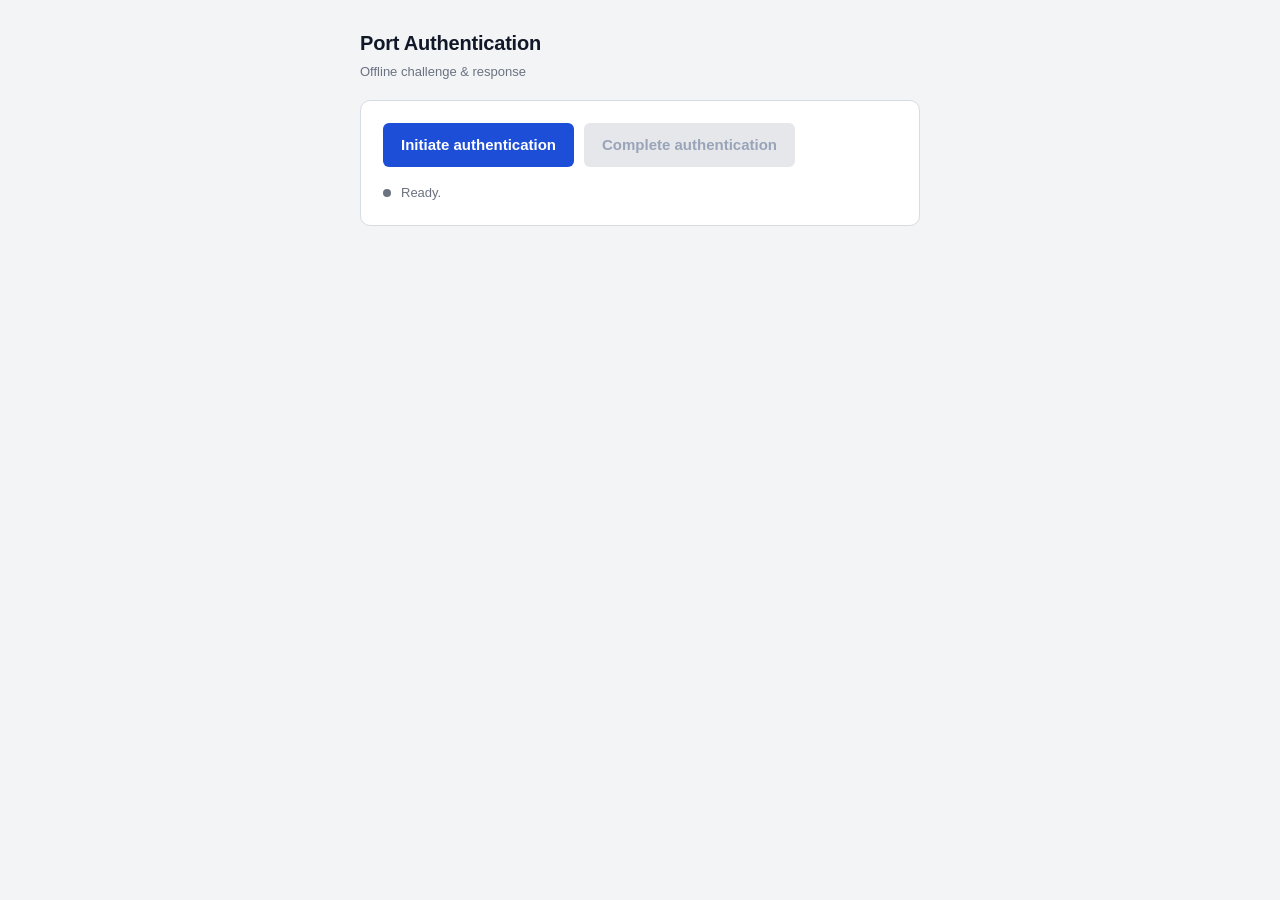
==== Port/static/index.html @ 2472d132 "Preliminary code" ====
<!DOCTYPE html>
<html lang="en">
<head>
    <meta charset="UTF-8">
    <meta name="viewport" content="width=device-width, initial-scale=1.0">
    <title>Port &mdash; Authentication</title>
    <link rel="icon" href="data:image/svg+xml,%3Csvg xmlns='http://www.w3.org/2000/svg' viewBox='0 0 9 9'%3E%3Crect width='9' height='9' fill='%230b1b3a'/%3E%3Cg fill='%23fff'%3E%3Cpath d='M1 1h3v3H1z M5 1h3v3H5z M1 5h3v3H1z'/%3E%3C/g%3E%3Cg fill='%230b1b3a'%3E%3Cpath d='M2 2h1v1H2z M6 2h1v1H6z M2 6h1v1H2z'/%3E%3C/g%3E%3Crect x='5' y='5' width='1' height='1' fill='%23fff'/%3E%3Crect x='7' y='7' width='1' height='1' fill='%23fff'/%3E%3C/svg%3E">
    <link rel="stylesheet" href="css/style.css">
</head>
<body>

    <header class="app-header">
        <h1>Port Authentication</h1>
        <p class="subtitle">Offline challenge &amp; response</p>
    </header>

    <main>
        <!-- The two buttons. Complete starts disabled. -->
        <section class="card">
            <div class="actions">
                <button type="button" id="initiate">Initiate authentication</button>
                <button type="button" id="complete" disabled>Complete authentication</button>
            </div>
            <p id="status" class="status">Ready.</p>
        </section>

        <!-- Step 1 output: the challenge, shown only as a QR code. -->
        <section id="challenge-panel" class="card" hidden>
            <h2>Challenge</h2>
            <div id="challenge-qr" class="qr-box"></div>
            <p class="hint">Have the ship scan this code.</p>
        </section>

        <!-- Step 2: the camera scanner. -->
        <section id="scanner-panel" class="card" hidden>
            <h2>Scan the response</h2>
            <div class="video-box">
                <video id="scanner-video" playsinline muted></video>
            </div>
            <button type="button" id="cancel-scan" class="ghost">Stop scan / Change camera</button>
        </section>

        <!-- Final verdict. -->
        <section id="result-panel" class="card" hidden>
            <p id="result" class="result"></p>
            <pre id="result-detail" class="detail" hidden></pre>
        </section>
    </main>

    <!-- Vendored from github.com/hamzaharoon1314/qr-toolkit -->
    <script src="js/qrcode.js"></script>
    <script src="js/qrcode_UTF8.js"></script>
    <script src="js/jsQR.js"></script>
    <script type="module" src="js/app.js"></script>
</body>
</html>
---- Port/static/css/style.css ----
/* Port authentication page */

:root {
    --ink: #111827;
    --muted: #6b7280;
    --line: #d7dbe2;
    --accent: #1d4ed8;
    --ok: #067647;
    --error: #b42318;
    --pending: #b54708;
    --bg: #f3f4f6;
}

* { box-sizing: border-box; }

body {
    margin: 0;
    padding: 0 16px 48px;
    background: var(--bg);
    color: var(--ink);
    font: 15px/1.5 -apple-system, BlinkMacSystemFont, "Segoe UI", Roboto, Helvetica, Arial, sans-serif;
}

.app-header {
    max-width: 560px;
    margin: 0 auto;
    padding: 28px 0 18px;
}

.app-header h1 { margin: 0; font-size: 20px; letter-spacing: -0.01em; }
.subtitle { margin: 4px 0 0; color: var(--muted); font-size: 13px; }

.card {
    max-width: 560px;
    margin: 0 auto 20px;
    padding: 22px;
    background: #fff;
    border: 1px solid var(--line);
    border-radius: 10px;
}

.card h2 {
    margin: 0 0 16px;
    font-size: 13px;
    font-weight: 600;
    text-transform: uppercase;
    letter-spacing: 0.06em;
    color: var(--muted);
}

/* --- Buttons ------------------------------------------------------- */

.actions {
    display: flex;
    flex-wrap: wrap;
    gap: 10px;
}

button {
    padding: 11px 18px;
    font: inherit;
    font-weight: 600;
    color: #fff;
    background: var(--accent);
    border: 0;
    border-radius: 6px;
    cursor: pointer;
}

button:hover:not(:disabled) { background: #1740ad; }

button:disabled {
    background: #e5e7eb;
    color: #9aa4b8;
    cursor: not-allowed;
}

button.ghost {
    margin-top: 14px;
    color: var(--accent);
    background: #fff;
    border: 1px solid var(--line);
}

button.ghost:hover { background: #eef2ff; }

/* --- Status line --------------------------------------------------- */

.status {
    margin: 16px 0 0;
    padding-left: 18px;
    position: relative;
    font-size: 13px;
    color: var(--muted);
}

.status::before {
    content: "";
    position: absolute;
    left: 0;
    top: 6px;
    width: 8px;
    height: 8px;
    border-radius: 50%;
    background: currentColor;
}

.status-ok { color: var(--ok); }
.status-error { color: var(--error); font-weight: 600; }
.status-pending { color: var(--pending); }

.hint { margin: 14px 0 0; color: var(--muted); font-size: 12px; }

/* --- Challenge QR -------------------------------------------------- */

.qr-box {
    display: flex;
    align-items: center;
    justify-content: center;
    min-height: 220px;
    padding: 12px;
    background: #fff;
    border: 1px solid var(--line);
    border-radius: 8px;
}

.qr-box img {
    display: block;
    width: 240px;
    max-width: 100%;
    height: auto;
    image-rendering: pixelated;
}

/* --- Camera -------------------------------------------------------- */

.video-box {
    position: relative;
    overflow: hidden;
    background: #000;
    border-radius: 8px;
    aspect-ratio: 4 / 3;
}

#scanner-video {
    display: block;
    width: 100%;
    height: 100%;
    object-fit: cover;
}

/* --- Result -------------------------------------------------------- */

.result { margin: 0; font-size: 17px; font-weight: 700; }
.result-ok { color: var(--ok); }
.result-error { color: var(--error); }

.detail {
    margin: 14px 0 0;
    padding: 10px;
    overflow-x: auto;
    font-family: ui-monospace, SFMono-Regular, Menlo, Consolas, monospace;
    font-size: 11px;
    color: #374151;
    background: #f9fafb;
    border: 1px solid var(--line);
    border-radius: 6px;
}
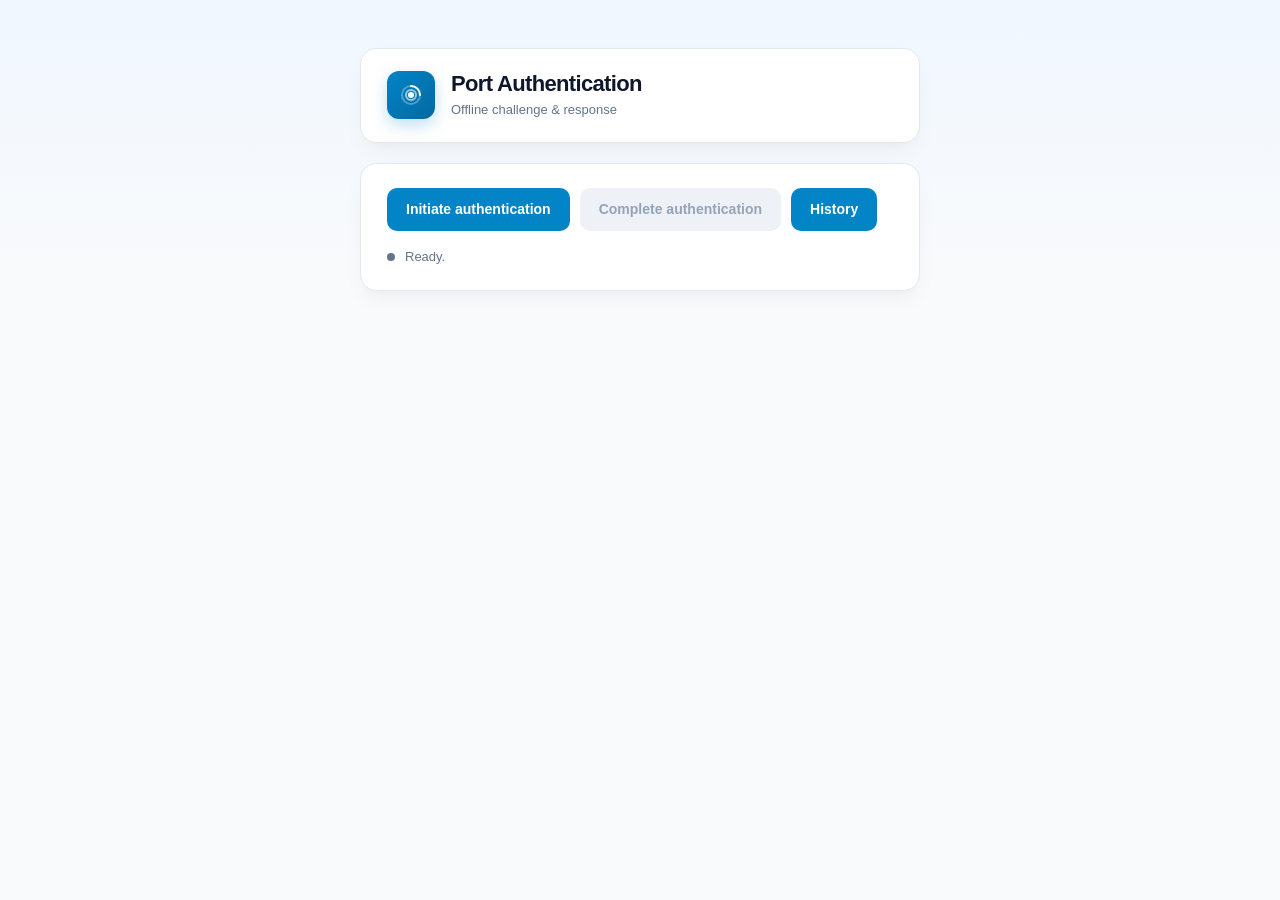
==== commit f0168a63: "UI update" ====
--- a/Port/static/index.html
+++ b/Port/static/index.html
@@ -20,6 +20,7 @@
             <div class="actions">
                 <button type="button" id="initiate">Initiate authentication</button>
                 <button type="button" id="complete" disabled>Complete authentication</button>
+                <button type="button" id="db" onclick="window.location.href='db.html'">History</button>
             </div>
             <p id="status" class="status">Ready.</p>
         </section>
--- a/Port/static/css/style.css
+++ b/Port/static/css/style.css
@@ -1,52 +1,248 @@
-/* Port authentication page */
+/* ShipOfflineAuth - shared stylesheet
+   One file, identical copies in Authority/, Port/ and Ship/ static/css/.
+   Covers the form pages (register, index, license, auth) and the
+   FleetWatch database pages (db.html). */
 
 :root {
-    --ink: #111827;
-    --muted: #6b7280;
-    --line: #d7dbe2;
-    --accent: #1d4ed8;
-    --ok: #067647;
+    --primary: #0284c7;
+    --primary-hover: #0369a1;
+    --primary-soft: #f0f9ff;
+    --primary-border: #bae6fd;
+
+    --bg: #f8fafc;
+    --card-bg: #ffffff;
+    --card-border: #e2e8f0;
+    --input-border: #cbd5e1;
+    --row-hover: #f8fafc;
+
+    --text-main: #0f172a;
+    --text-muted: #64748b;
+    --text-light: #94a3b8;
+
+    --ok: #047857;
     --error: #b42318;
     --pending: #b54708;
-    --bg: #f3f4f6;
+
+    --radius-lg: 16px;
+    --radius-md: 10px;
+    --radius-sm: 6px;
+
+    --shadow-sm: 0 1px 3px rgba(0, 0, 0, 0.04);
+    --shadow-md: 0 10px 25px -5px rgba(15, 23, 42, 0.05), 0 8px 10px -6px rgba(15, 23, 42, 0.02);
+    --focus-ring: 0 0 0 3px rgba(2, 132, 199, 0.16);
+
+    --font-sans: -apple-system, BlinkMacSystemFont, "Segoe UI", Roboto, Helvetica, Arial, sans-serif;
+    --font-mono: ui-monospace, SFMono-Regular, Menlo, Monaco, Consolas, monospace;
+
+    --form-width: 560px;
+    --wide-width: 900px;
 }
 
 * { box-sizing: border-box; }
 
+/* The `hidden` attribute drives every show/hide in the app; never let a
+   display rule below override it. */
+[hidden] { display: none !important; }
+
+html, body { margin: 0; }
+
 body {
-    margin: 0;
-    padding: 0 16px 48px;
-    background: var(--bg);
-    color: var(--ink);
-    font: 15px/1.5 -apple-system, BlinkMacSystemFont, "Segoe UI", Roboto, Helvetica, Arial, sans-serif;
-}
-
+    min-height: 100vh;
+    padding: 48px 20px;
+    background: linear-gradient(180deg, #f0f7ff 0%, var(--bg) 260px) no-repeat, var(--bg);
+    color: var(--text-main);
+    font: 15px/1.5 var(--font-sans);
+}
+
+h1, h2, p { margin: 0; }
+
+/* --- Page header --------------------------------------------------- */
+
+/* Form pages: <header class="app-header"><h1/><p class="subtitle"/></header>.
+   The brand mark is drawn by ::before so no extra markup is needed. */
 .app-header {
-    max-width: 560px;
+    display: grid;
+    grid-template-columns: auto 1fr;
+    align-items: center;
+    column-gap: 16px;
+    max-width: var(--form-width);
+    margin: 0 auto 20px;
+    padding: 22px 26px;
+    background: var(--card-bg);
+    border: 1px solid var(--card-border);
+    border-radius: var(--radius-lg);
+    box-shadow: var(--shadow-md);
+}
+
+.app-header::before,
+.brand-icon {
+    width: 48px;
+    height: 48px;
+    border-radius: 12px;
+    background-color: var(--primary);
+    background-image: linear-gradient(135deg, var(--primary) 0%, var(--primary-hover) 100%);
+    box-shadow: 0 6px 16px rgba(2, 132, 199, 0.25);
+}
+
+.app-header::before {
+    content: "";
+    grid-row: span 2;
+    background-image:
+        url("data:image/svg+xml,%3Csvg xmlns='http://www.w3.org/2000/svg' viewBox='0 0 24 24' fill='none' stroke='%23fff' stroke-width='2' stroke-linecap='round' stroke-linejoin='round'%3E%3Ccircle cx='12' cy='12' r='9' opacity='.3'/%3E%3Ccircle cx='12' cy='12' r='5' opacity='.6'/%3E%3Ccircle cx='12' cy='12' r='2' fill='%23fff'/%3E%3Cpath d='M12 3a9 9 0 0 1 9 9'/%3E%3C/svg%3E"),
+        linear-gradient(135deg, var(--primary) 0%, var(--primary-hover) 100%);
+    background-repeat: no-repeat;
+    background-position: center;
+    background-size: 24px 24px, cover;
+}
+
+.app-header h1,
+.brand-text h1 {
+    font-size: 22px;
+    font-weight: 800;
+    line-height: 1.15;
+    letter-spacing: -0.03em;
+    color: var(--text-main);
+}
+
+.subtitle,
+.brand-text p {
+    margin-top: 4px;
+    font-size: 13px;
+    color: var(--text-muted);
+}
+
+/* Database pages: .header-card with an inline SVG .brand-icon. */
+.header-card {
+    display: flex;
+    justify-content: space-between;
+    align-items: center;
+    gap: 16px;
+    flex-wrap: wrap;
+    padding: 22px 26px;
+    background: var(--card-bg);
+    border: 1px solid var(--card-border);
+    border-radius: var(--radius-lg);
+    box-shadow: var(--shadow-md);
+}
+
+.brand-section {
+    display: flex;
+    align-items: center;
+    gap: 16px;
+}
+
+.brand-icon {
+    flex: none;
+    display: flex;
+    align-items: center;
+    justify-content: center;
+    color: #fff;
+}
+
+.header-right {
+    display: flex;
+    align-items: center;
+    gap: 12px;
+}
+
+.live-indicator {
+    display: flex;
+    align-items: center;
+    gap: 8px;
+    font-size: 13px;
+    font-weight: 500;
+    color: var(--text-muted);
+}
+
+.pulse-dot {
+    position: relative;
+    width: 8px;
+    height: 8px;
+    border-radius: 50%;
+    background: #10b981;
+}
+
+.pulse-dot::after {
+    content: "";
+    position: absolute;
+    inset: 0;
+    border-radius: 50%;
+    background: #10b981;
+    animation: pulse-ring 2s infinite ease-out;
+}
+
+@keyframes pulse-ring {
+    0%   { transform: scale(1); opacity: 0.8; }
+    100% { transform: scale(3); opacity: 0; }
+}
+
+/* --- Layout -------------------------------------------------------- */
+
+main {
+    display: block;
+    max-width: var(--form-width);
     margin: 0 auto;
-    padding: 28px 0 18px;
-}
-
-.app-header h1 { margin: 0; font-size: 20px; letter-spacing: -0.01em; }
-.subtitle { margin: 4px 0 0; color: var(--muted); font-size: 13px; }
+}
+
+.wrapper {
+    width: 100%;
+    max-width: var(--wide-width);
+    margin: 0 auto;
+    display: flex;
+    flex-direction: column;
+    gap: 20px;
+}
 
 .card {
-    max-width: 560px;
-    margin: 0 auto 20px;
-    padding: 22px;
-    background: #fff;
-    border: 1px solid var(--line);
-    border-radius: 10px;
-}
-
-.card h2 {
+    margin: 0 0 20px;
+    padding: 24px 26px;
+    background: var(--card-bg);
+    border: 1px solid var(--card-border);
+    border-radius: var(--radius-lg);
+    box-shadow: var(--shadow-md);
+}
+
+.card h2,
+.credential-title {
     margin: 0 0 16px;
-    font-size: 13px;
+    font-size: 12px;
     font-weight: 600;
     text-transform: uppercase;
     letter-spacing: 0.06em;
-    color: var(--muted);
-}
+    color: var(--text-muted);
+}
+
+/* --- Form controls ------------------------------------------------- */
+
+label {
+    display: block;
+    margin-bottom: 6px;
+    font-size: 13px;
+    font-weight: 600;
+    color: var(--text-main);
+}
+
+input[type="text"] {
+    width: 100%;
+    padding: 10px 14px;
+    font: inherit;
+    font-size: 14px;
+    font-variant-numeric: tabular-nums;
+    color: var(--text-main);
+    background: #fff;
+    border: 1px solid var(--input-border);
+    border-radius: var(--radius-md);
+    box-shadow: var(--shadow-sm);
+    outline: none;
+    transition: border-color 0.2s ease, box-shadow 0.2s ease;
+}
+
+input[type="text"]:focus {
+    border-color: var(--primary);
+    box-shadow: var(--focus-ring);
+}
+
+input[type="text"]::placeholder { color: var(--text-light); }
 
 /* --- Buttons ------------------------------------------------------- */
 
@@ -57,41 +253,63 @@
 }
 
 button {
-    padding: 11px 18px;
+    margin-top: 14px;
+    padding: 10px 18px;
     font: inherit;
+    font-size: 14px;
     font-weight: 600;
     color: #fff;
-    background: var(--accent);
-    border: 0;
-    border-radius: 6px;
+    background: var(--primary);
+    border: 1px solid transparent;
+    border-radius: var(--radius-md);
+    box-shadow: var(--shadow-sm);
     cursor: pointer;
-}
-
-button:hover:not(:disabled) { background: #1740ad; }
+    transition: background 0.15s ease, border-color 0.15s ease, color 0.15s ease;
+}
+
+.actions button { margin-top: 0; }
+
+button:hover:not(:disabled) { background: var(--primary-hover); }
+
+button:focus-visible {
+    outline: none;
+    box-shadow: var(--focus-ring);
+}
 
 button:disabled {
-    background: #e5e7eb;
-    color: #9aa4b8;
+    color: var(--text-light);
+    background: #eef2f6;
     cursor: not-allowed;
+    box-shadow: none;
 }
 
 button.ghost {
-    margin-top: 14px;
-    color: var(--accent);
+    color: var(--primary);
     background: #fff;
-    border: 1px solid var(--line);
-}
-
-button.ghost:hover { background: #eef2ff; }
-
-/* --- Status line --------------------------------------------------- */
+    border-color: var(--input-border);
+}
+
+button.ghost:hover:not(:disabled) {
+    background: var(--primary-soft);
+    border-color: var(--primary-border);
+}
+
+button.danger {
+    color: var(--error);
+    background: #fff;
+    border-color: #fecdca;
+}
+
+button.danger:hover:not(:disabled) { background: #fef3f2; }
+
+/* --- Messages ------------------------------------------------------ */
 
 .status {
-    margin: 16px 0 0;
+    position: relative;
+    margin-top: 16px;
     padding-left: 18px;
-    position: relative;
-    font-size: 13px;
-    color: var(--muted);
+    font-size: 13px;
+    color: var(--text-muted);
 }
 
 .status::before {
@@ -105,41 +323,119 @@
     background: currentColor;
 }
 
-.status-ok { color: var(--ok); }
-.status-error { color: var(--error); font-weight: 600; }
+.status:empty { display: none; }
+
+.status-ok      { color: var(--ok); }
+.status-error   { color: var(--error); font-weight: 600; }
 .status-pending { color: var(--pending); }
 
-.hint { margin: 14px 0 0; color: var(--muted); font-size: 12px; }
-
-/* --- Challenge QR -------------------------------------------------- */
-
+.hint {
+    margin-top: 14px;
+    font-size: 12px;
+    color: var(--text-muted);
+}
+
+.error {
+    margin-top: 12px;
+    font-size: 13px;
+    font-weight: 600;
+    color: var(--error);
+}
+
+.warning {
+    margin-top: 10px;
+    font-size: 12px;
+    font-weight: 600;
+    color: var(--pending);
+}
+
+.result { font-size: 17px; font-weight: 700; }
+.result-ok    { color: var(--ok); }
+.result-error { color: var(--error); }
+
+/* --- QR codes ------------------------------------------------------ */
+
+.qr-container,
 .qr-box {
     display: flex;
     align-items: center;
     justify-content: center;
     min-height: 220px;
-    padding: 12px;
+    padding: 14px;
     background: #fff;
-    border: 1px solid var(--line);
-    border-radius: 8px;
-}
-
-.qr-box img {
+    border: 1px solid var(--card-border);
+    border-radius: var(--radius-md);
+}
+
+.actions + .qr-box,
+.status + .qr-box,
+.token + .qr-box,
+.detail + .qr-box { margin-top: 16px; }
+
+.qr-container img,
+.qr-container canvas,
+.qr-box img,
+.qr-box canvas {
     display: block;
     width: 240px;
     max-width: 100%;
     height: auto;
-    image-rendering: pixelated;
-}
+    image-rendering: pixelated; /* keep module edges crisp when scaled */
+}
+
+.qr-placeholder {
+    font-size: 13px;
+    color: var(--text-muted);
+}
+
+/* --- Monospace value boxes ----------------------------------------- */
+
+.token,
+.detail {
+    margin-top: 16px;
+    padding: 12px 14px;
+    font-family: var(--font-mono);
+    font-size: 12px;
+    line-height: 1.5;
+    color: #334155;
+    background: var(--bg);
+    border: 1px solid var(--card-border);
+    border-radius: var(--radius-sm);
+}
+
+.token {
+    word-break: break-all;
+    cursor: text;
+}
+
+.detail {
+    overflow-x: auto;
+    white-space: pre-wrap;
+    word-break: break-all;
+}
+
+.token:focus {
+    outline: none;
+    border-color: var(--primary);
+    box-shadow: var(--focus-ring);
+    background: #fff;
+}
+
+/* Value boxes that are only filled in by script stay out of the way
+   until they have content. */
+.detail:empty { display: none; }
+
+h2 + .detail,
+h2 + [hidden] + .detail { margin-top: 0; }
 
 /* --- Camera -------------------------------------------------------- */
 
 .video-box {
     position: relative;
     overflow: hidden;
+    aspect-ratio: 4 / 3;
     background: #000;
-    border-radius: 8px;
-    aspect-ratio: 4 / 3;
+    border-radius: var(--radius-md);
 }
 
 #scanner-video {
@@ -149,20 +445,152 @@
     object-fit: cover;
 }
 
-/* --- Result -------------------------------------------------------- */
-
-.result { margin: 0; font-size: 17px; font-weight: 700; }
-.result-ok { color: var(--ok); }
-.result-error { color: var(--error); }
-
-.detail {
-    margin: 14px 0 0;
-    padding: 10px;
-    overflow-x: auto;
-    font-family: ui-monospace, SFMono-Regular, Menlo, Consolas, monospace;
+/* --- Database pages ------------------------------------------------ */
+
+.controls {
+    display: flex;
+    justify-content: space-between;
+    align-items: center;
+    gap: 16px;
+    flex-wrap: wrap;
+    padding: 0 4px;
+}
+
+.stat-badge {
+    display: flex;
+    align-items: center;
+    gap: 8px;
+    font-size: 14px;
+    color: var(--text-muted);
+}
+
+.stat-badge strong {
+    font-size: 15px;
+    font-weight: 700;
+    color: var(--text-main);
+}
+
+input.search-input {
+    width: 250px;
+    max-width: 100%;
+    padding: 10px 16px;
+}
+
+.table-card {
+    overflow: hidden;
+    background: var(--card-bg);
+    border: 1px solid var(--card-border);
+    border-radius: var(--radius-lg);
+    box-shadow: var(--shadow-md);
+}
+
+table {
+    width: 100%;
+    border-collapse: collapse;
+    text-align: left;
+}
+
+thead tr {
+    background: var(--bg);
+    border-bottom: 1px solid var(--card-border);
+}
+
+th {
+    padding: 15px 22px;
+    font-size: 12px;
+    font-weight: 600;
+    text-transform: uppercase;
+    letter-spacing: 0.05em;
+    color: var(--text-muted);
+}
+
+tbody tr {
+    border-bottom: 1px solid #f1f5f9;
+    transition: background 0.15s ease;
+}
+
+tbody tr:last-child { border-bottom: none; }
+tbody tr:hover { background: var(--row-hover); }
+
+td {
+    padding: 16px 22px;
+    font-size: 14px;
+}
+
+.col-idx {
+    width: 60px;
+    font-size: 13px;
+    font-weight: 600;
+    color: var(--text-light);
+}
+
+.ship-cell {
+    display: inline-flex;
+    align-items: center;
+    gap: 10px;
+    font-weight: 650;
+    color: var(--text-main);
+}
+
+.ship-badge {
+    padding: 3px 8px;
     font-size: 11px;
-    color: #374151;
-    background: #f9fafb;
-    border: 1px solid var(--line);
-    border-radius: 6px;
-}
+    font-weight: 600;
+    letter-spacing: 0.03em;
+    color: var(--primary);
+    background: var(--primary-soft);
+    border: 1px solid var(--primary-border);
+    border-radius: var(--radius-sm);
+}
+
+.time-cell {
+    font-family: var(--font-mono);
+    font-size: 13px;
+    font-weight: 500;
+    color: var(--text-muted);
+}
+
+.empty-state {
+    padding: 60px 20px;
+    text-align: center;
+    color: var(--text-muted);
+}
+
+.empty-icon {
+    margin-bottom: 10px;
+    font-size: 40px;
+    opacity: 0.6;
+}
+
+/* --- Small screens ------------------------------------------------- */
+
+@media (max-width: 600px) {
+    body { padding: 24px 14px; }
+    .app-header, .header-card, .card { padding: 18px; }
+    .app-header h1, .brand-text h1 { font-size: 19px; }
+    .table-card { overflow-x: auto; }
+    th, td { padding: 12px 14px; }
+    input.search-input { width: 100%; }
+}
+
+/* --- Print --------------------------------------------------------- */
+
+@media print {
+    .no-print { display: none !important; }
+
+    body { padding: 0; background: #fff; }
+
+    .card {
+        margin: 0;
+        max-width: none;
+        border: 1px solid #000;
+        border-radius: 0;
+        box-shadow: none;
+    }
+
+    main { max-width: none; }
+
+    .token { border-color: #999; }
+    .qr-container { border: 0; min-height: 0; }
+    .qr-container img { width: 260px; }
+}
